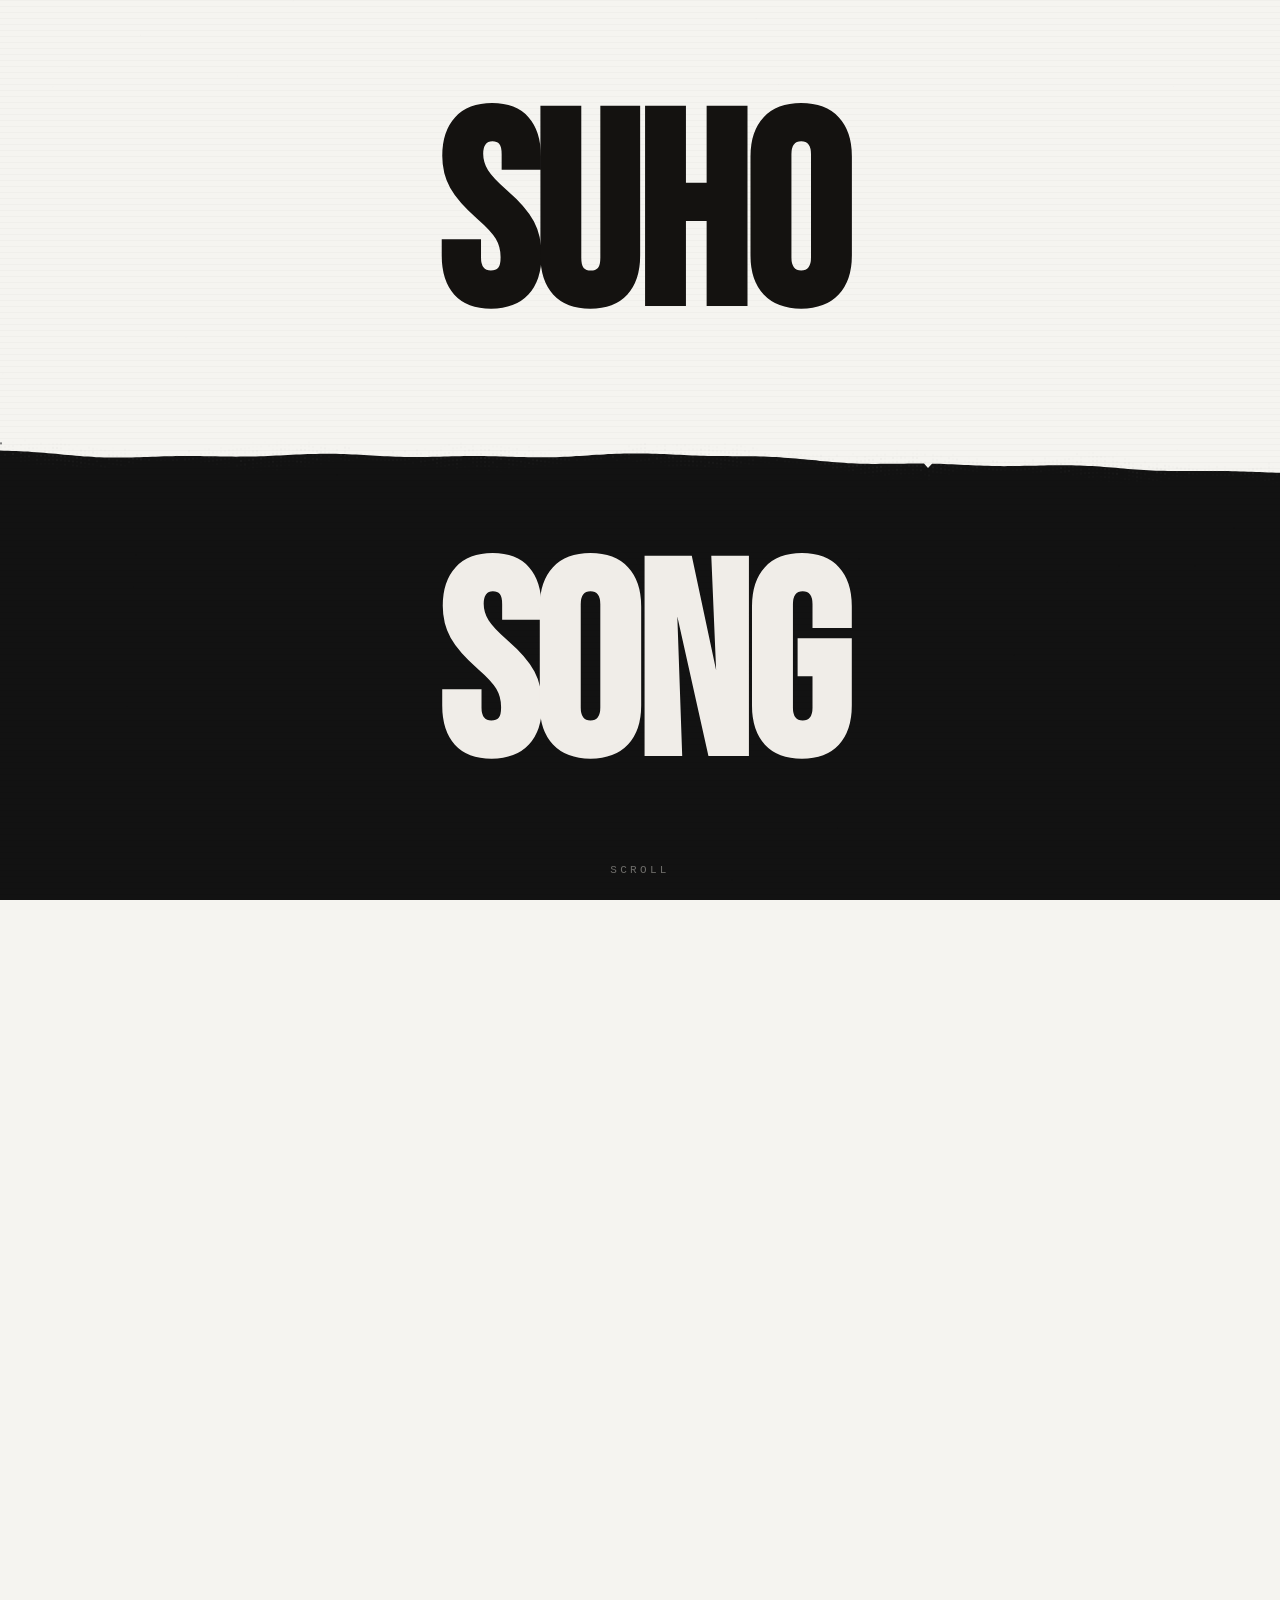
==== site/index.html @ 525bc577 "chore: 배포 파일을 site/ 로 분리 + Actions Pages 배포로 전환 - 배포되는 정적 파일 전부 site/ 로 이동. 레포 루트엔 인프라/메타만. - deploy" ====
<!DOCTYPE html>
<html lang="ko">
<head>
<meta charset="UTF-8">
<meta name="viewport" content="width=device-width, initial-scale=1.0">
<title>PORTFOLIO — SUHO SONG</title>
<meta name="description" content="SUHO SONG — MV Producer based in Seoul, Korea. Crafting visuals for music.">
<meta property="og:type" content="website">
<meta property="og:site_name" content="SUHO SONG PORTFOLIO">
<meta property="og:title" content="SUHO SONG — MV PRODUCER">
<meta property="og:description" content="Crafting visuals for music. Based in Seoul, Korea. Open for collaboration.">
<meta property="og:url" content="https://96thd.github.io/portfolio/">
<meta property="og:image" content="https://i.ytimg.com/vi/LVw93DLIE78/maxresdefault.jpg">
<meta property="og:image:width" content="1280">
<meta property="og:image:height" content="720">
<meta name="twitter:card" content="summary_large_image">
<meta name="twitter:title" content="SUHO SONG — MV PRODUCER">
<meta name="twitter:description" content="Crafting visuals for music. Based in Seoul, Korea.">
<meta name="twitter:image" content="https://i.ytimg.com/vi/LVw93DLIE78/maxresdefault.jpg">
<link rel="icon" type="image/svg+xml" href="favicon.svg">
<link rel="apple-touch-icon" href="apple-touch-icon.png">
<meta name="apple-mobile-web-app-title" content="SUHO SONG">
<link rel="manifest" href="site.webmanifest">
<meta name="color-scheme" content="dark light">
<meta name="theme-color" content="#f5f4f0" media="(prefers-color-scheme: light)">
<meta name="theme-color" content="#121212" media="(prefers-color-scheme: dark)">
<link rel="stylesheet" href="css/style.css">
<link rel="stylesheet" href="css/intro.css">
<link href="https://fonts.googleapis.com/css2?family=Bebas+Neue&family=Noto+Sans+KR:wght@700&family=Noto+Sans+SC:wght@700&family=Noto+Sans+JP:wght@700&display=swap" rel="stylesheet">
</head>
<body>

<div id="scroll-driver"></div>
<canvas id="bg-canvas"></canvas>

<div id="stage-ui">
  <div id="left">
    <h1>SUHO<br>SONG</h1>
    <div class="sub">MV PRODUCER</div>
    <span class="tag">PORTFOLIO</span>
    <a class="ig" href="https://www.instagram.com/96thd/" target="_blank">@96thd</a>
    <div class="desc">
      <p>Crafting visuals for music</p>
      <p>Based in Seoul, Korea</p>
      <p>Open for collaboration</p>
    </div>
    <a id="pdf-download" href="portfolio.pdf" download target="_blank">↓ DOWNLOAD PDF</a>
  </div>
  <div id="works-label"></div>
  <div id="info">
    <div id="info-title"></div>
    <div id="info-role">as a Producer</div>
  </div>
</div>

<div id="cards-wrap"></div>

<div id="modal-bg" onclick="closeModal(event)">
  <div id="modal">
    <button id="modal-close" onclick="closeModal()">✕ &nbsp;CLOSE</button>
    <iframe id="modal-iframe" src="" tabindex="-1" title="영상 재생" allowfullscreen
            allow="autoplay; encrypted-media; picture-in-picture"></iframe>
    <div id="modal-info">
      <span id="modal-title"></span>
      <span id="modal-role">AS A PRODUCER</span>
    </div>
  </div>
</div>

<script src="js/works.js"></script>
<script src="js/core.js"></script>
<script src="js/bg.js"></script>
<script src="js/cards.js"></script>
<script src="js/events.js"></script>
<script src="js/intro.js"></script>
</body>
</html>
---- site/css/style.css ----
/* ══ tokens ══ */
:root{
  --bg:#121212;--text-strong:#f0ede8;--text-tag:#c8c4be;
  --text-link:#a8a39a;--text-link-hover:#f0ede8;--text-desc:#888480;
  --text-info:rgba(240,237,232,.72);--btn-text:#f0ede8;
  --btn-border:rgba(255,255,255,.22);--btn-border-h:rgba(255,255,255,.55);
  --btn-bg-h:rgba(255,255,255,.07);--btn-narrow-bg:rgba(18,18,18,.88);
}
/* light tokens (system) */
@media(prefers-color-scheme:light){:root{
  --bg:#f5f4f0;--text-strong:#141210;--text-tag:#3a3835;
  --text-link:#5a5754;--text-link-hover:#141210;--text-desc:#6a6764;
  --text-info:rgba(20,18,16,.72);--btn-text:#141210;
  --btn-border:rgba(0,0,0,.22);--btn-border-h:rgba(0,0,0,.55);
  --btn-bg-h:rgba(0,0,0,.06);--btn-narrow-bg:rgba(245,244,240,.92);
}}

*,*::before,*::after{box-sizing:border-box;margin:0;padding:0;}
html{scroll-behavior:auto;overscroll-behavior-y:none;}
body{background:var(--bg);font-family:sans-serif;-webkit-font-smoothing:antialiased;overflow-x:hidden;overscroll-behavior-y:none;}

/* ── layers ── */
#scroll-driver{width:1px;pointer-events:none;}
#bg-canvas{position:fixed;inset:0;width:100%;height:100%;display:block;z-index:1;pointer-events:none;}
#cards-wrap{position:fixed;inset:0;pointer-events:none;z-index:3;overflow:hidden;}
#stage-ui{position:fixed;inset:0;pointer-events:none;z-index:4;}

.card{position:absolute;left:0;top:0;background:#1a1a1a;border-radius:12px;overflow:hidden;
  will-change:transform,opacity;transform-origin:center center;pointer-events:auto;cursor:pointer;box-sizing:border-box;}

/* info text: initially hidden, JS controls opacity */
#info-title,#info-role{opacity:0;transition:none;}

/* ── left panel ── */
#left{position:absolute;pointer-events:none;text-align:right;}
#left h1{font-family:'Bebas Neue',cursive;font-size:72px;letter-spacing:.04em;line-height:.88;color:var(--text-strong);
  text-shadow:0 0 8px rgba(240,237,232,.35),0 0 24px rgba(240,237,232,.1);}
#left .sub{font-family:'Bebas Neue',cursive;font-size:26px;letter-spacing:.04em;color:var(--text-strong);margin-top:6px;
  text-shadow:0 0 10px rgba(240,237,232,.22),0 0 28px rgba(240,237,232,.07);}
#left .tag{font-family:monospace;font-size:15px;font-weight:700;letter-spacing:.14em;text-transform:uppercase;color:var(--text-tag);margin-top:16px;display:block;
  text-shadow:0 0 8px rgba(200,196,190,.18);}
#left .ig{font-family:monospace;font-size:14px;letter-spacing:.1em;color:var(--text-link);text-decoration:underline;margin-top:8px;display:block;pointer-events:auto;transition:color .2s;
  text-shadow:0 0 8px rgba(168,163,154,.15);}
#left .ig:hover{color:var(--text-link-hover);}
#left .desc{margin-top:12px;display:flex;flex-direction:column;gap:4px;align-items:flex-end;}
#left .desc p{font-family:monospace;font-size:12px;letter-spacing:.1em;color:var(--text-desc);text-transform:uppercase;
  text-shadow:0 0 6px rgba(136,132,128,.14);}

#pdf-download{display:inline-block;margin-top:16px;padding:8px 14px;font-family:monospace;font-size:11px;font-weight:700;letter-spacing:.14em;text-transform:uppercase;
  color:var(--btn-text);background:transparent;border:1px solid var(--btn-border);border-radius:4px;text-decoration:none;pointer-events:auto;
  transition:background .2s,border-color .2s;text-shadow:0 0 8px rgba(240,237,232,.14);}
#pdf-download:hover{background:var(--btn-bg-h);border-color:var(--btn-border-h);}

/* narrow layout */
#left.narrow #pdf-download{position:fixed;top:16px;right:16px;margin-top:0;font-size:10px;padding:8px 12px;
  background:var(--btn-narrow-bg);backdrop-filter:blur(8px);-webkit-backdrop-filter:blur(8px);z-index:100;}
#left.narrow h1{font-size:48px;}
#left.narrow .sub{font-size:17px;}
#left.narrow .tag{font-size:11px;}
#left.narrow .ig{font-size:10px;}
#left.narrow .desc{align-items:flex-start;}
#left.narrow .desc p{text-align:left;font-size:9px;}

/* ── info / works-label ── */
#info{position:absolute;pointer-events:none;}
#info-title{font-family:sans-serif;font-size:18px;font-weight:600;line-height:1.4;color:var(--text-info);white-space:nowrap;overflow:hidden;
  text-shadow:0 0 10px rgba(240,237,232,.16),0 0 24px rgba(240,237,232,.06);}
#info.narrow #info-title{white-space:normal;word-break:break-word;}
#info-role{font-size:13px;color:var(--text-info);letter-spacing:.14em;margin-top:14px;font-family:monospace;
  text-shadow:0 0 8px rgba(240,237,232,.12);}
#works-label{position:absolute;pointer-events:none;font-family:'Bebas Neue',cursive;letter-spacing:.1em;color:var(--text-strong);text-align:center;line-height:1;
  text-shadow:0 0 8px rgba(240,237,232,.55),0 0 24px rgba(240,237,232,.20),0 0 48px rgba(240,237,232,.08);}

/* ── light-mode glow overrides ── */
@media(prefers-color-scheme:light){
  #left h1     {text-shadow:0 0 8px  rgba(20,18,16,.22),0 0 24px rgba(20,18,16,.08);}
  #left .sub   {text-shadow:0 0 10px rgba(20,18,16,.18),0 0 28px rgba(20,18,16,.06);}
  #info-title  {text-shadow:0 0 10px rgba(20,18,16,.14),0 0 24px rgba(20,18,16,.05);}
  #info-role   {text-shadow:0 0 8px  rgba(20,18,16,.10);}
  #works-label {text-shadow:0 0 6px  rgba(20,18,16,.30),0 0 18px rgba(20,18,16,.10);}
}

/* ── modal ── */
#modal-bg{position:fixed;inset:0;background:rgba(0,0,0,.9);z-index:1000;display:none;align-items:center;justify-content:center;padding:24px;}
#modal-bg.open{display:flex;}
#modal{width:100%;max-width:860px;position:relative;}
#modal-iframe{width:100%;aspect-ratio:16/9;border:none;background:#000;max-height:70vh;}
@media(pointer:coarse) and (orientation:landscape){
  #modal{max-width:min(860px,calc(80vh * 16 / 9));}
  #modal-iframe{max-height:75vh;}
}
#modal-close{position:absolute;top:-36px;right:0;font-family:monospace;font-size:11px;letter-spacing:.15em;text-transform:uppercase;
  color:rgba(255,255,255,.55);background:none;border:none;cursor:pointer;transition:color .2s;}
#modal-close:hover{color:#fff;}
#modal-info{margin-top:12px;display:flex;align-items:baseline;justify-content:space-between;}
#modal-title{font-family:sans-serif;font-size:15px;font-weight:300;color:#f0ede8;}
#modal-role{font-family:monospace;font-size:10px;color:rgba(255,255,255,.38);letter-spacing:.12em;}
---- site/css/intro.css ----
/* ═══════════════════════════════════════════
   INTRO LAYER
═══════════════════════════════════════════ */
body.intro-active { overflow: hidden; }

#intro-layer { position: fixed; inset: 0; z-index: 9; overflow: hidden; }

#intro-hint {
  position: absolute; bottom: 24px; left: 50%;
  transform: translateX(-50%);
  font-family: monospace; font-size: 11px; letter-spacing: 0.3em;
  color: rgba(160,158,154,0.65);
  animation: hintPulse 1.6s ease-in-out infinite;
  pointer-events: none; z-index: 10; transition: opacity 0.2s;
}
@keyframes hintPulse {
  0%,100% { opacity:.5; transform:translate(-50%,0); }
  50%     { opacity:1;  transform:translate(-50%,-5px); }
}
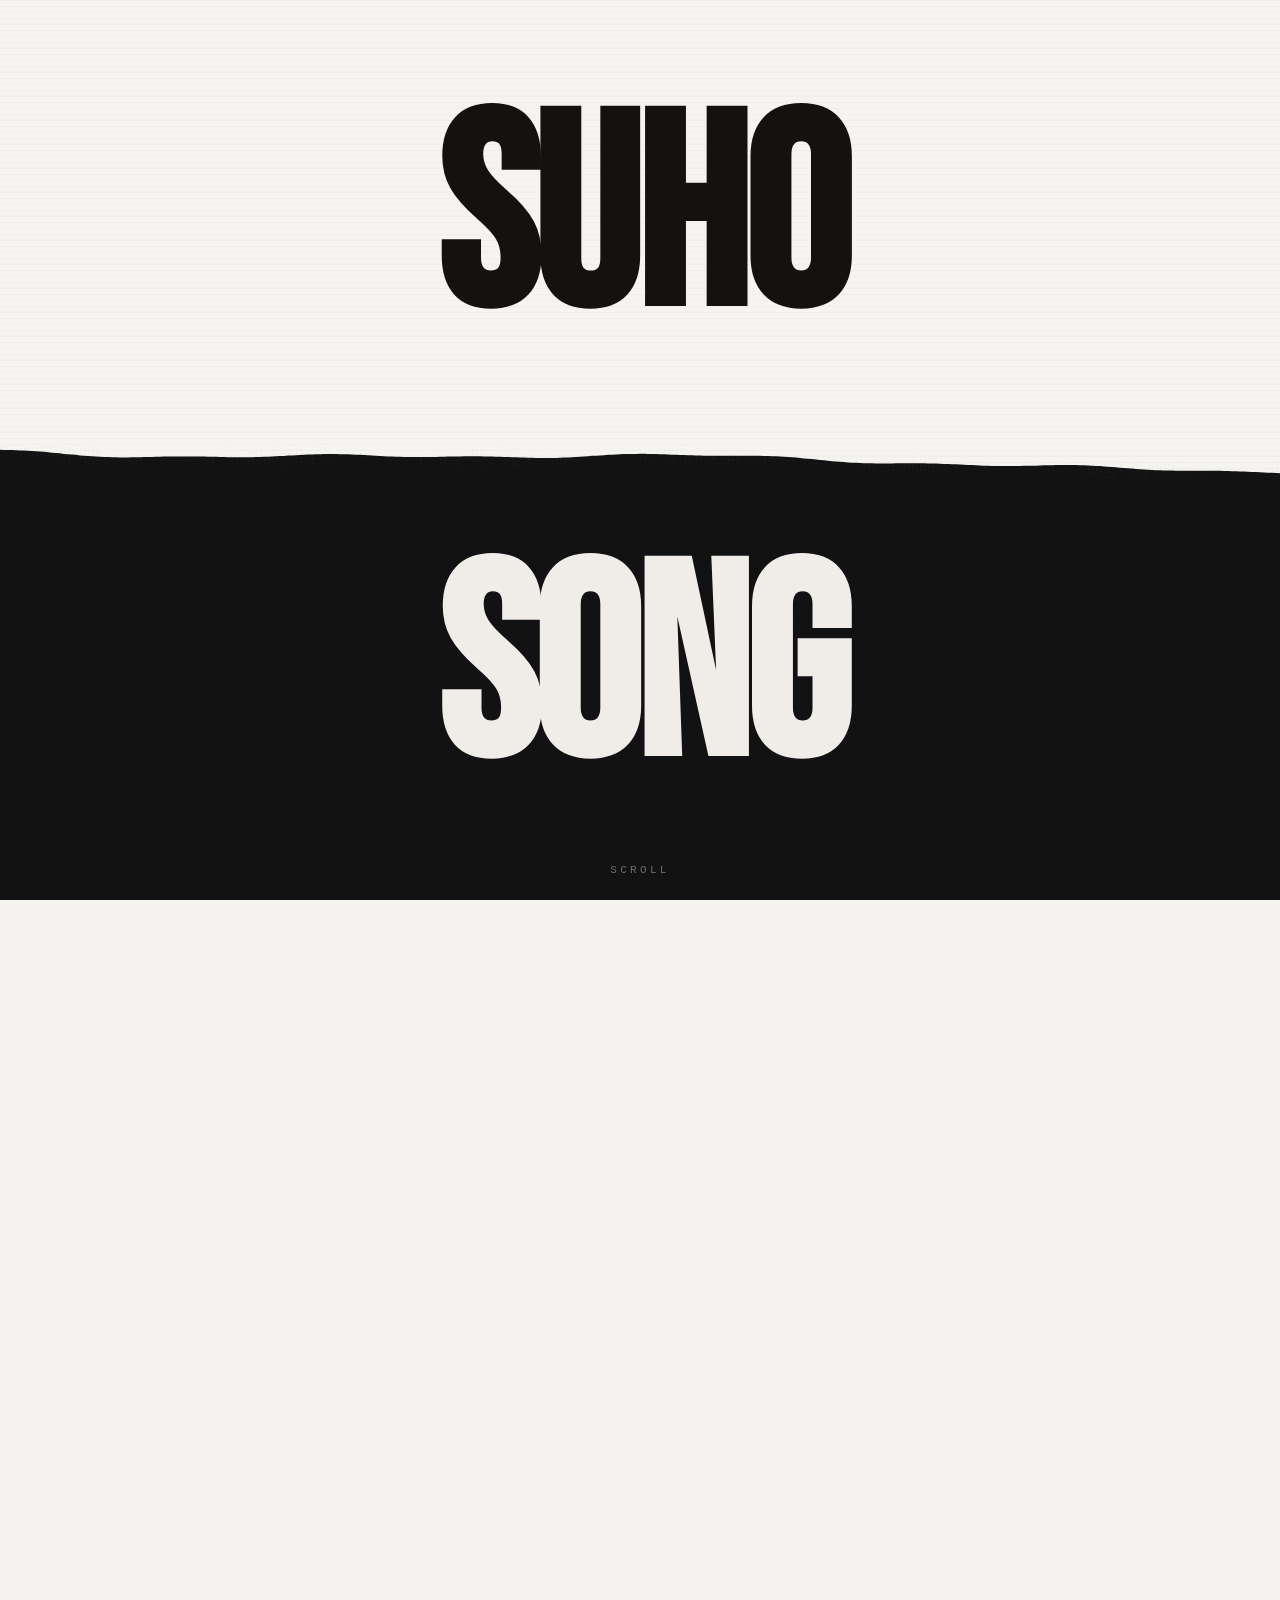
==== commit d67f11c9: "Update files Co-Authored-By: Claude Sonnet 5 <noreply@anthropic.com> Claude-Session: https://claude." ====
--- a/site/index.html
+++ b/site/index.html
@@ -58,7 +58,7 @@
 <div id="modal-bg" onclick="closeModal(event)">
   <div id="modal">
     <button id="modal-close" onclick="closeModal()">✕ &nbsp;CLOSE</button>
-    <iframe id="modal-iframe" src="" tabindex="-1" title="영상 재생" allowfullscreen
+    <iframe id="modal-iframe" src="" title="영상 재생" allowfullscreen
             allow="autoplay; encrypted-media; picture-in-picture"></iframe>
     <div id="modal-info">
       <span id="modal-title"></span>
--- a/site/css/style.css
+++ b/site/css/style.css
@@ -26,7 +26,11 @@
 #stage-ui{position:fixed;inset:0;pointer-events:none;z-index:4;}
 
 .card{position:absolute;left:0;top:0;background:#1a1a1a;border-radius:12px;overflow:hidden;
-  will-change:transform,opacity;transform-origin:center center;pointer-events:auto;cursor:pointer;box-sizing:border-box;}
+  will-change:transform,opacity;transform-origin:center center;pointer-events:auto;cursor:pointer;box-sizing:border-box;
+  transition:box-shadow .18s ease;}
+@media(prefers-color-scheme:light){.card{background:#e8e6e0;}}  /* 썸네일 로드 전 플래시 방지 */
+/* 중앙 카드 포커스 시 JS가 테두리(1→2px)·글로우를 토글 — 뚝 끊기지 않게 */
+.card-border{transition:border .18s ease;}
 
 /* info text: initially hidden, JS controls opacity */
 #info-title,#info-role{opacity:0;transition:none;}
@@ -35,6 +39,10 @@
 #left{position:absolute;pointer-events:none;text-align:right;}
 #left h1{font-family:'Bebas Neue',cursive;font-size:72px;letter-spacing:.04em;line-height:.88;color:var(--text-strong);
   text-shadow:0 0 8px rgba(240,237,232,.35),0 0 24px rgba(240,237,232,.1);}
+/* 갤러리에서 SUHO SONG 클릭/터치 → 인트로 첫 화면 (events.js) */
+body:not(.intro-active) #left h1{pointer-events:auto;cursor:pointer;transition:opacity .18s ease;}
+body:not(.intro-active) #left h1:active{opacity:.62;}
+@media(hover:hover){body:not(.intro-active) #left h1:hover{opacity:.62;}}
 #left .sub{font-family:'Bebas Neue',cursive;font-size:26px;letter-spacing:.04em;color:var(--text-strong);margin-top:6px;
   text-shadow:0 0 10px rgba(240,237,232,.22),0 0 28px rgba(240,237,232,.07);}
 #left .tag{font-family:monospace;font-size:15px;font-weight:700;letter-spacing:.14em;text-transform:uppercase;color:var(--text-tag);margin-top:16px;display:block;
@@ -81,9 +89,16 @@
 }
 
 /* ── modal ── */
-#modal-bg{position:fixed;inset:0;background:rgba(0,0,0,.9);z-index:1000;display:none;align-items:center;justify-content:center;padding:24px;}
-#modal-bg.open{display:flex;}
-#modal{width:100%;max-width:860px;position:relative;}
+/* 등장: 백드롭 페이드 + 카드 scale(.965→1). display 전환은 allow-discrete + @starting-style.
+   전환이므로 히스토리 내비로 빠르게 열고닫아도 중간에서 리타깃됨. */
+#modal-bg{position:fixed;inset:0;background:rgba(0,0,0,0);z-index:1000;display:none;align-items:center;justify-content:center;padding:24px;
+  transition:background .22s ease, display .22s allow-discrete;}
+#modal-bg.open{display:flex;background:rgba(0,0,0,.9);}
+@starting-style{#modal-bg.open{background:rgba(0,0,0,0);}}
+#modal{width:100%;max-width:860px;position:relative;opacity:0;transform:scale(.965);
+  transition:opacity .22s cubic-bezier(.23,1,.32,1), transform .22s cubic-bezier(.23,1,.32,1);}
+#modal-bg.open #modal{opacity:1;transform:scale(1);}
+@starting-style{#modal-bg.open #modal{opacity:0;transform:scale(.965);}}
 #modal-iframe{width:100%;aspect-ratio:16/9;border:none;background:#000;max-height:70vh;}
 @media(pointer:coarse) and (orientation:landscape){
   #modal{max-width:min(860px,calc(80vh * 16 / 9));}
@@ -95,3 +110,12 @@
 #modal-info{margin-top:12px;display:flex;align-items:baseline;justify-content:space-between;}
 #modal-title{font-family:sans-serif;font-size:15px;font-weight:300;color:#f0ede8;}
 #modal-role{font-family:monospace;font-size:10px;color:rgba(255,255,255,.38);letter-spacing:.12em;}
+
+/* ── 움직임 최소화(prefers-reduced-motion) ──
+   위치 이동만 제거하고 페이드/색은 유지. 배경 그레인·글리치·흔들림, 인트로 글자 비행은
+   JS 쪽(core.js reduceMotion → bg.js / intro.js)에서 끈다. 카드 원호는 핵심 내비라 유지. */
+@media(prefers-reduced-motion:reduce){
+  #modal{transform:none;}
+  #modal-bg.open #modal{transform:none;}
+  @starting-style{#modal-bg.open #modal{transform:none;}}
+}
--- a/site/css/intro.css
+++ b/site/css/intro.css
@@ -17,3 +17,8 @@
   0%,100% { opacity:.5; transform:translate(-50%,0); }
   50%     { opacity:1;  transform:translate(-50%,-5px); }
 }
+
+/* 움직임 최소화: 힌트의 위아래 펄스를 멈추고 정적 표시만 */
+@media(prefers-reduced-motion:reduce){
+  #intro-hint { animation:none; opacity:.7; transform:translate(-50%,0); }
+}
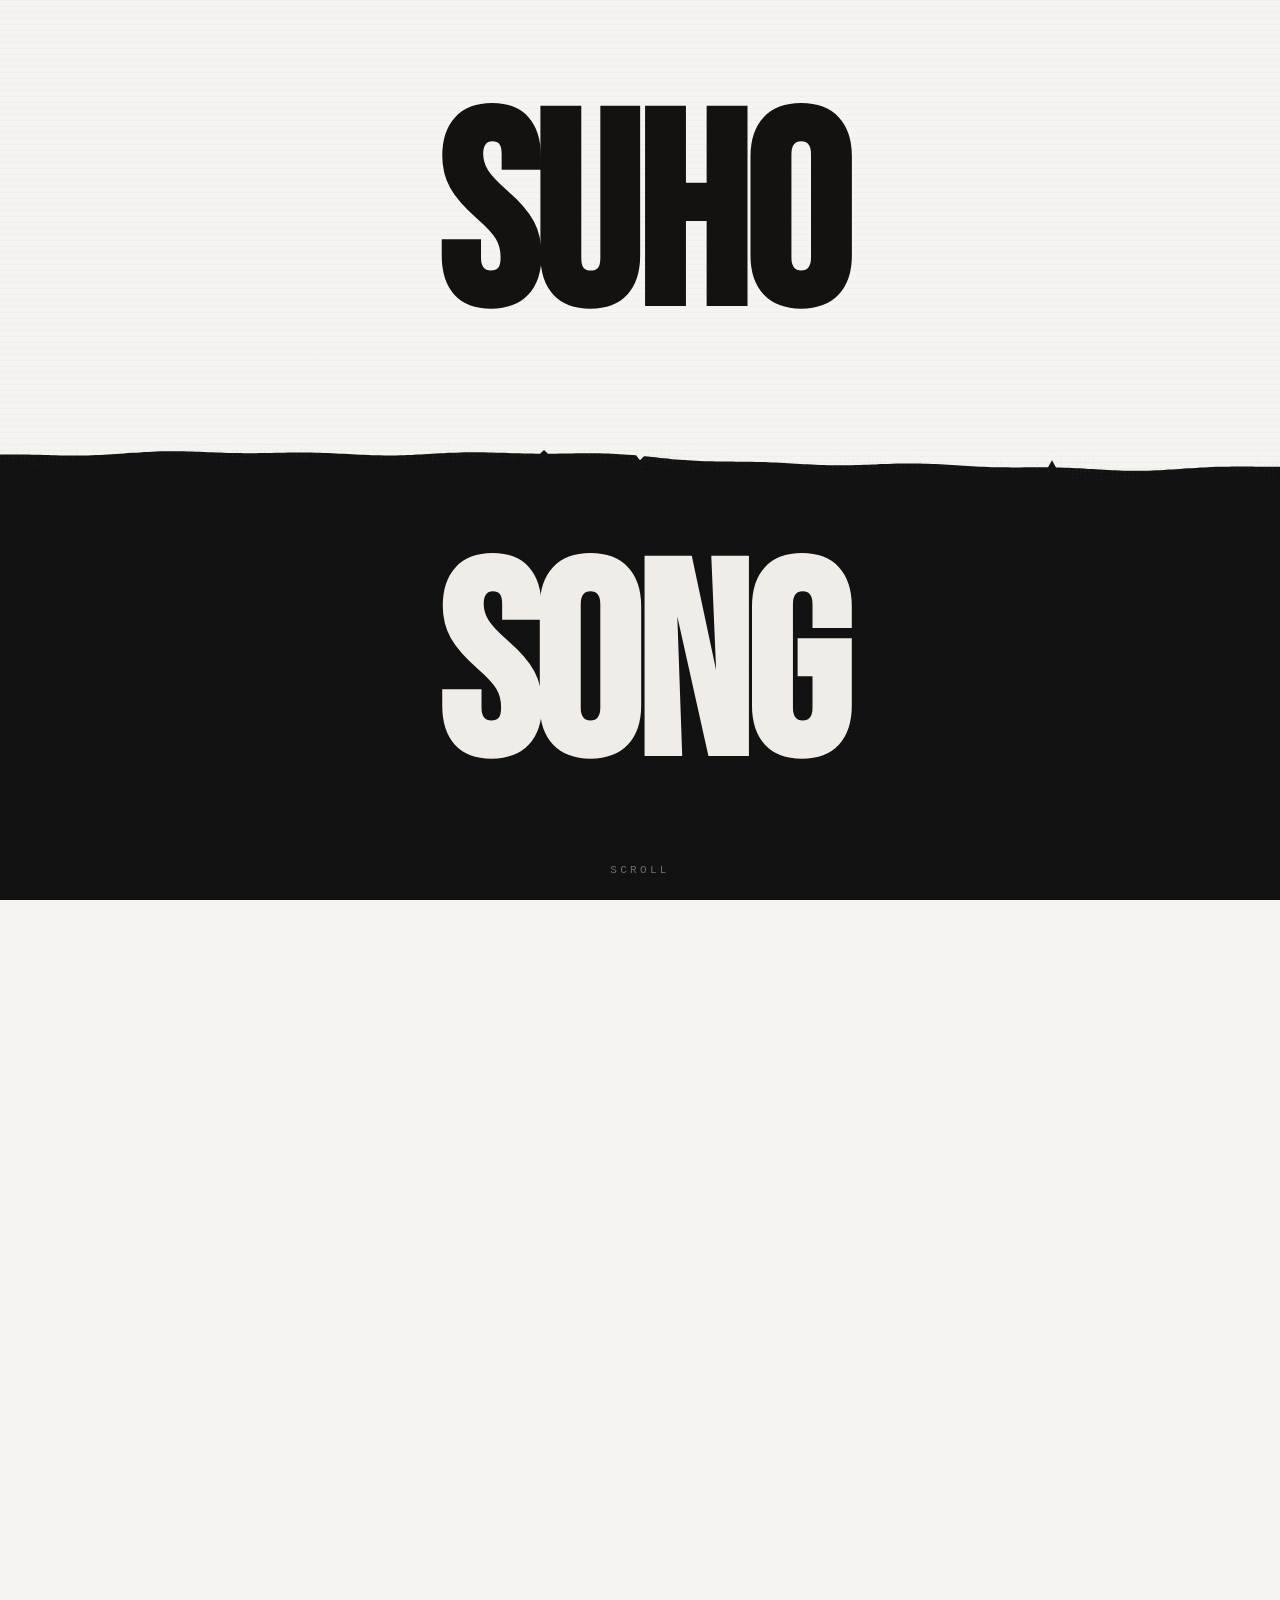
==== commit 0c27855c: "Update files Co-Authored-By: Claude Sonnet 5 <noreply@anthropic.com>" ====
--- a/site/index.html
+++ b/site/index.html
@@ -26,7 +26,7 @@
 <meta name="theme-color" content="#121212" media="(prefers-color-scheme: dark)">
 <link rel="stylesheet" href="css/style.css">
 <link rel="stylesheet" href="css/intro.css">
-<link href="https://fonts.googleapis.com/css2?family=Bebas+Neue&family=Noto+Sans+KR:wght@700&family=Noto+Sans+SC:wght@700&family=Noto+Sans+JP:wght@700&display=swap" rel="stylesheet">
+<link href="https://fonts.googleapis.com/css2?family=Bebas+Neue&family=Noto+Sans+KR:wght@700&family=Noto+Sans+SC:wght@700&family=Noto+Sans+JP:wght@700&family=Inter:wght@400;500&display=swap" rel="stylesheet">
 </head>
 <body>
 
--- a/site/css/style.css
+++ b/site/css/style.css
@@ -1,3 +1,6 @@
+/* ══ fonts ══ */
+@font-face{font-family:'REATIC';src:url('../fonts/REATIC-Regular.otf') format('opentype');font-weight:400;font-style:normal;font-display:swap;}
+
 /* ══ tokens ══ */
 :root{
   --bg:#121212;--text-strong:#f0ede8;--text-tag:#c8c4be;
@@ -45,9 +48,9 @@
 @media(hover:hover){body:not(.intro-active) #left h1:hover{opacity:.62;}}
 #left .sub{font-family:'Bebas Neue',cursive;font-size:26px;letter-spacing:.04em;color:var(--text-strong);margin-top:6px;
   text-shadow:0 0 10px rgba(240,237,232,.22),0 0 28px rgba(240,237,232,.07);}
-#left .tag{font-family:monospace;font-size:15px;font-weight:700;letter-spacing:.14em;text-transform:uppercase;color:var(--text-tag);margin-top:16px;display:block;
+#left .tag{font-family:'REATIC',monospace;font-size:15px;font-weight:400;letter-spacing:.14em;text-transform:uppercase;color:var(--text-tag);margin-top:16px;display:block;
   text-shadow:0 0 8px rgba(200,196,190,.18);}
-#left .ig{font-family:monospace;font-size:14px;letter-spacing:.1em;color:var(--text-link);text-decoration:underline;margin-top:8px;display:block;pointer-events:auto;transition:color .2s;
+#left .ig{font-family:'Inter',monospace;font-size:14px;letter-spacing:.1em;color:var(--text-link);text-decoration:underline;margin-top:8px;display:block;pointer-events:auto;transition:color .2s;
   text-shadow:0 0 8px rgba(168,163,154,.15);}
 #left .ig:hover{color:var(--text-link-hover);}
 #left .desc{margin-top:12px;display:flex;flex-direction:column;gap:4px;align-items:flex-end;}
